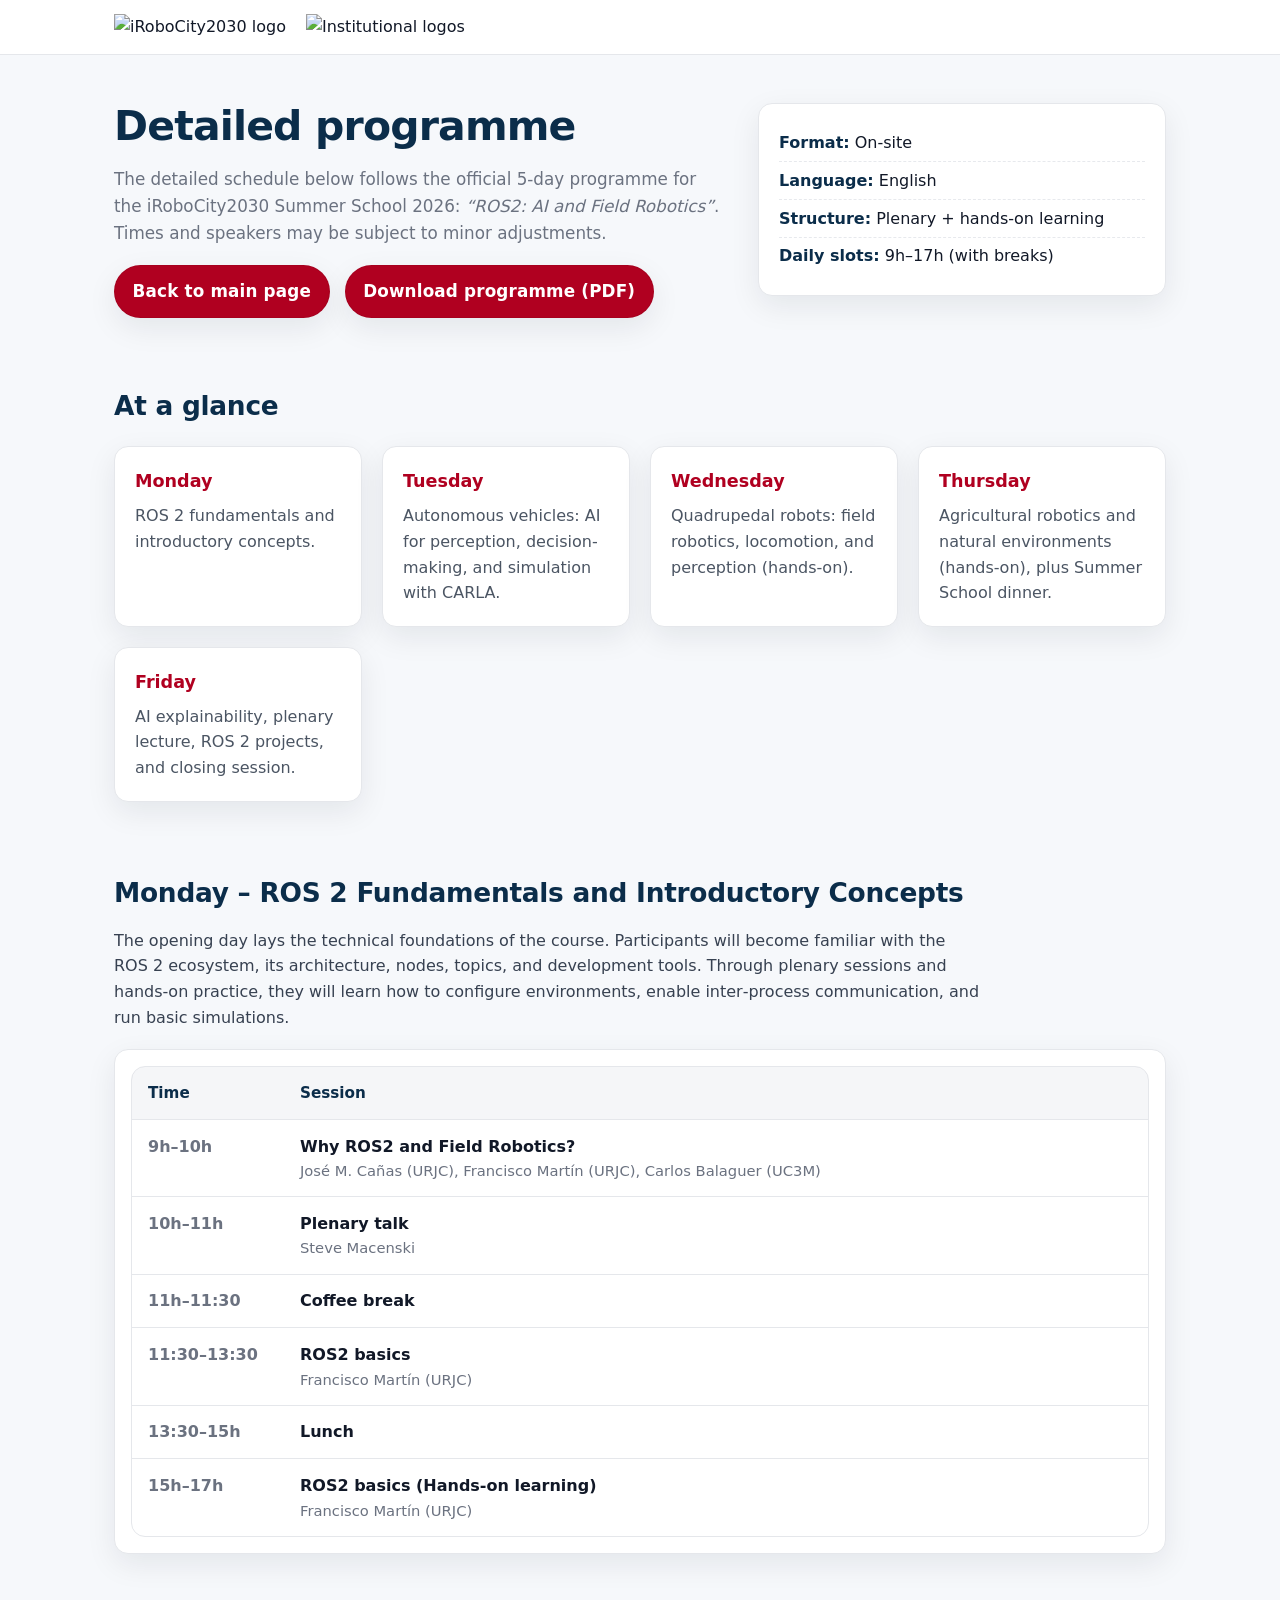
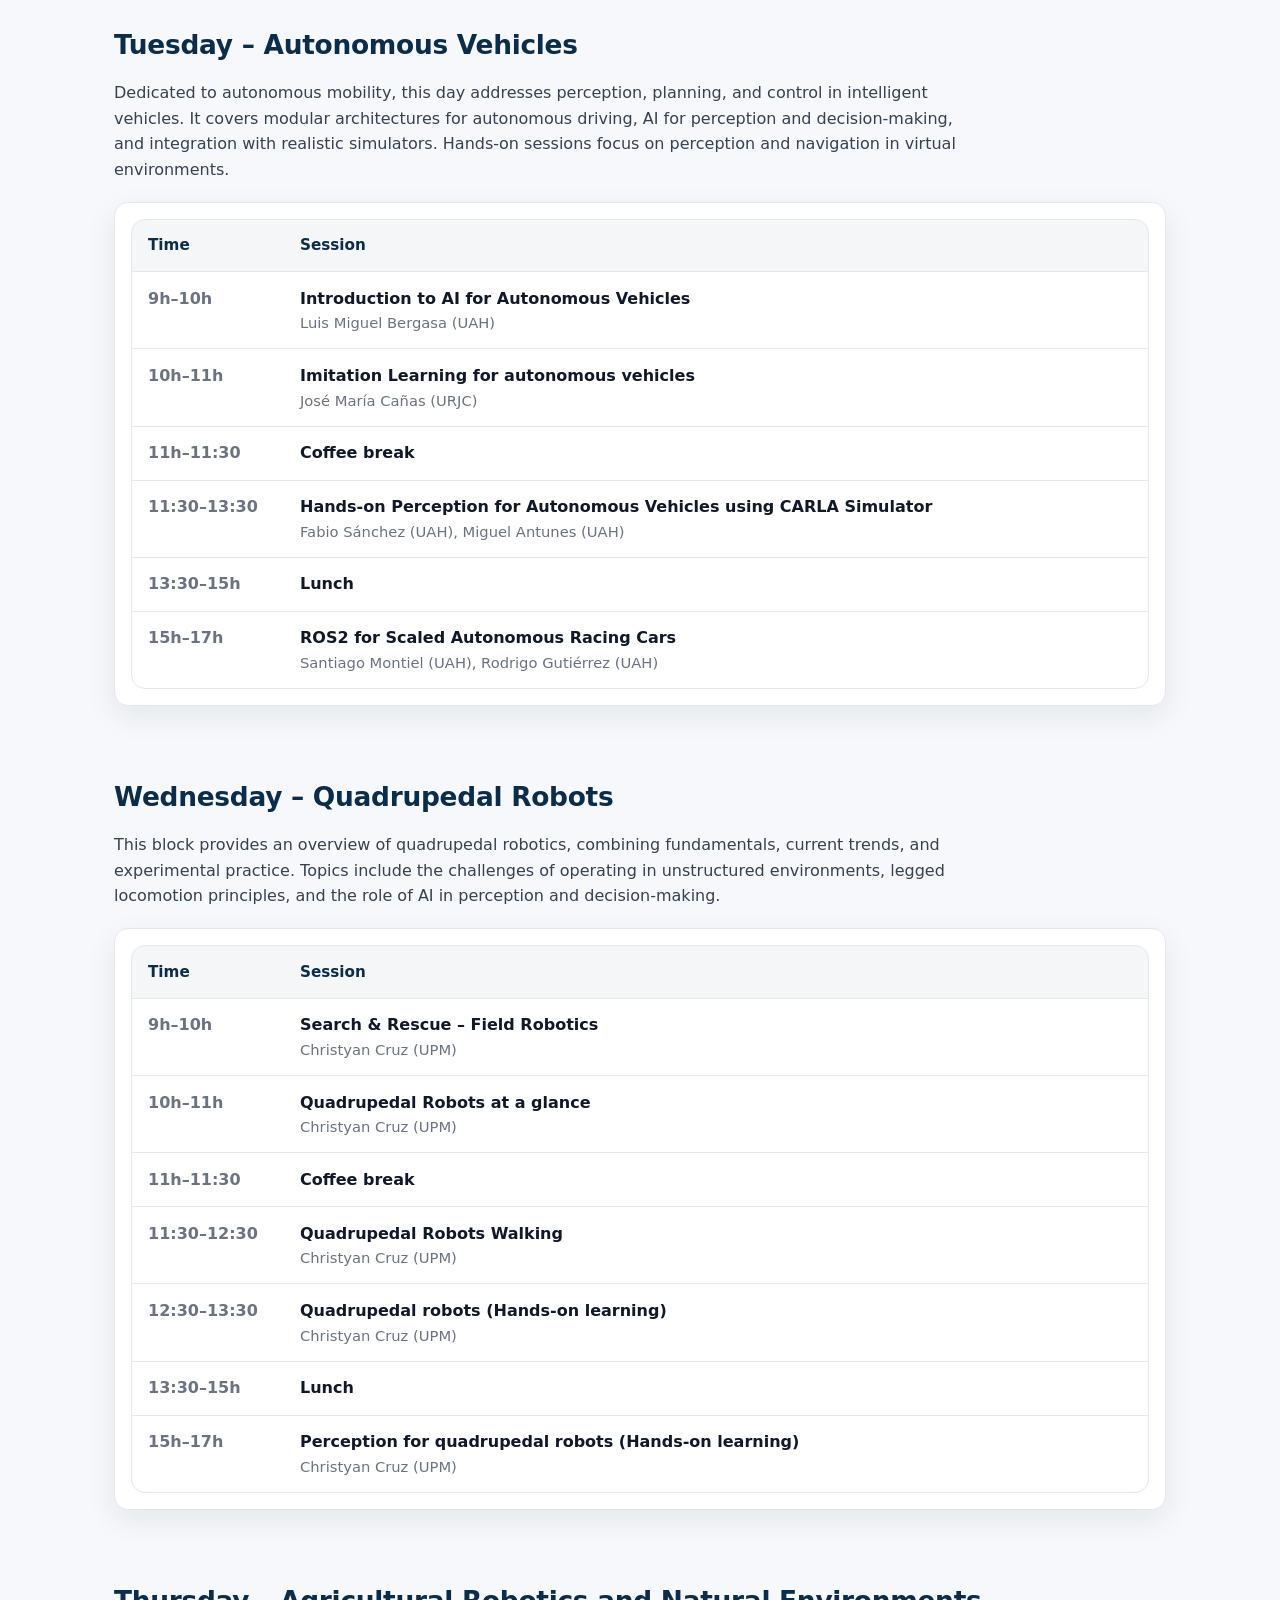
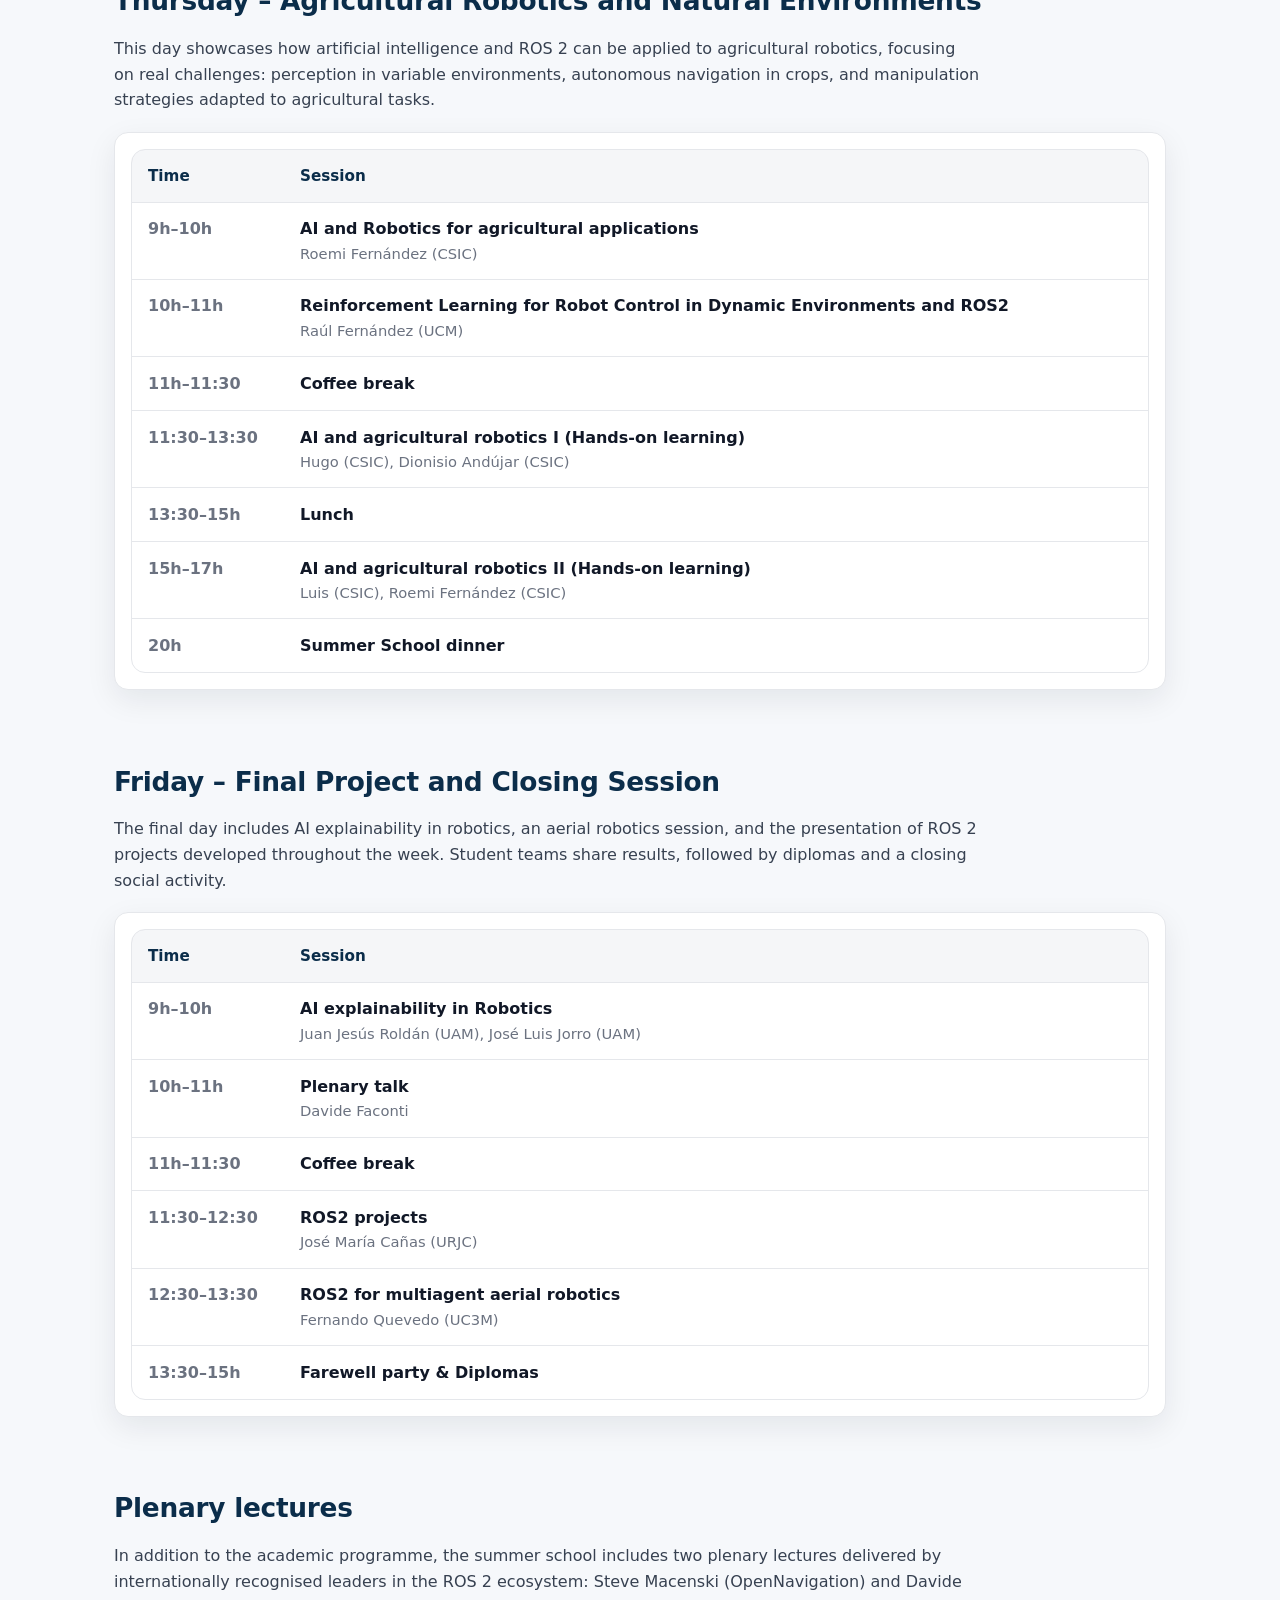
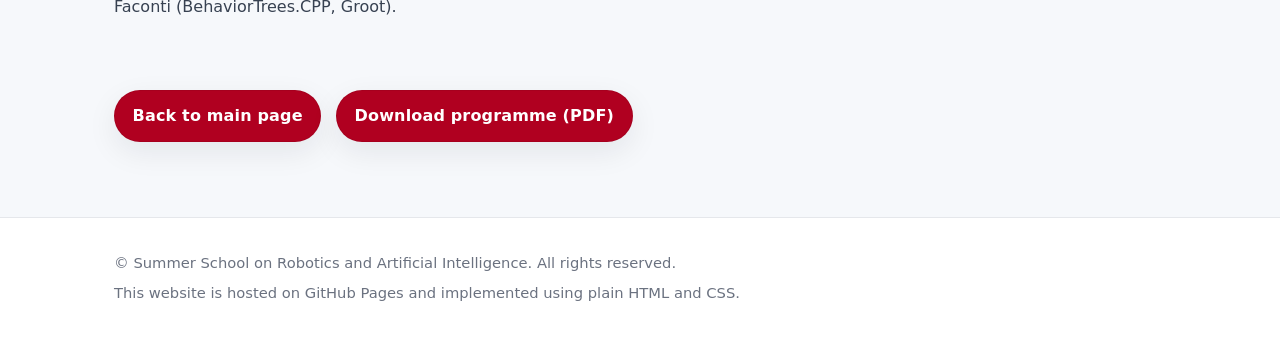
==== detailed_program.html @ 4717f022 "Added detailed program and pdf links Signed-off-by: Francisco Martín Rico <fmrico@gmail.com>" ====
<!DOCTYPE html>
<html lang="en">
<head>
	<meta charset="utf-8" />
	<meta name="viewport" content="width=device-width, initial-scale=1" />
	<title>Detailed programme – Summer School</title>
	<meta name="theme-color" content="#0b2d4a" />
	<link rel="stylesheet" href="styles.css" />
</head>

<body>

<header>
	<div class="header-inner">
		<img src="img/robocity2030.png" alt="iRoboCity2030 logo" />
		<img src="img/logos-header-test2_v3.png" alt="Institutional logos" />
	</div>
</header>

<main>
	<div class="hero">
		<div>
			<h1>Detailed programme</h1>
			<p>
				The detailed schedule below follows the official 5‑day programme for the iRoboCity2030 Summer School 2026: <em>“ROS2: AI and Field Robotics”</em>.
				Times and speakers may be subject to minor adjustments.
			</p>
			<p style="margin-top:1.1rem;">
				<a class="button" href="index.html" style="margin-right:0.6rem;">Back to main page</a>
				<a class="button" href="archives/iRoboCity-SummerSchool-Program.pdf" download>Download programme (PDF)</a>
			</p>
		</div>

		<div class="hero-card">
			<ul>
				<li><strong>Format:</strong> On‑site</li>
				<li><strong>Language:</strong> English</li>
				<li><strong>Structure:</strong> Plenary + hands‑on learning</li>
				<li><strong>Daily slots:</strong> 9h–17h (with breaks)</li>
			</ul>
		</div>
	</div>

	<section>
		<h2>At a glance</h2>
		<div class="grid" aria-label="Programme overview">
			<div class="card">
				<h3>Monday</h3>
				<p>ROS 2 fundamentals and introductory concepts.</p>
			</div>
			<div class="card">
				<h3>Tuesday</h3>
				<p>Autonomous vehicles: AI for perception, decision-making, and simulation with CARLA.</p>
			</div>
			<div class="card">
				<h3>Wednesday</h3>
				<p>Quadrupedal robots: field robotics, locomotion, and perception (hands‑on).</p>
			</div>
			<div class="card">
				<h3>Thursday</h3>
				<p>Agricultural robotics and natural environments (hands‑on), plus Summer School dinner.</p>
			</div>
			<div class="card">
				<h3>Friday</h3>
				<p>AI explainability, plenary lecture, ROS 2 projects, and closing session.</p>
			</div>
		</div>
	</section>

	<section id="monday">
		<h2>Monday – ROS 2 Fundamentals and Introductory Concepts</h2>
		<p>
			The opening day lays the technical foundations of the course. Participants will become familiar with the ROS 2 ecosystem, its architecture, nodes,
			topics, and development tools. Through plenary sessions and hands‑on practice, they will learn how to configure environments, enable inter‑process
			communication, and run basic simulations.
		</p>

		<div class="card" style="margin-top:1.2rem; padding:1rem;">
			<table class="schedule" aria-label="Monday schedule">
				<thead>
					<tr>
						<th scope="col">Time</th>
						<th scope="col">Session</th>
					</tr>
				</thead>
				<tbody>
					<tr>
						<td class="time">9h–10h</td>
						<td>
							<strong>Why ROS2 and Field Robotics?</strong>
							<div class="meta">José M. Cañas (URJC), Francisco Martín (URJC), Carlos Balaguer (UC3M)</div>
						</td>
					</tr>
					<tr>
						<td class="time">10h–11h</td>
						<td>
							<strong>Plenary talk</strong>
							<div class="meta">Steve Macenski</div>
						</td>
					</tr>
					<tr>
						<td class="time">11h–11:30</td>
						<td><strong>Coffee break</strong></td>
					</tr>
					<tr>
						<td class="time">11:30–13:30</td>
						<td>
							<strong>ROS2 basics</strong>
							<div class="meta">Francisco Martín (URJC)</div>
						</td>
					</tr>
					<tr>
						<td class="time">13:30–15h</td>
						<td><strong>Lunch</strong></td>
					</tr>
					<tr>
						<td class="time">15h–17h</td>
						<td>
							<strong>ROS2 basics (Hands‑on learning)</strong>
							<div class="meta">Francisco Martín (URJC)</div>
						</td>
					</tr>
				</tbody>
			</table>
		</div>
	</section>

	<section id="tuesday">
		<h2>Tuesday – Autonomous Vehicles</h2>
		<p>
			Dedicated to autonomous mobility, this day addresses perception, planning, and control in intelligent vehicles. It covers modular architectures
			for autonomous driving, AI for perception and decision‑making, and integration with realistic simulators. Hands‑on sessions focus on perception and
			navigation in virtual environments.
		</p>

		<div class="card" style="margin-top:1.2rem; padding:1rem;">
			<table class="schedule" aria-label="Tuesday schedule">
				<thead>
					<tr>
						<th scope="col">Time</th>
						<th scope="col">Session</th>
					</tr>
				</thead>
				<tbody>
					<tr>
						<td class="time">9h–10h</td>
						<td>
							<strong>Introduction to AI for Autonomous Vehicles</strong>
							<div class="meta">Luis Miguel Bergasa (UAH)</div>
						</td>
					</tr>
					<tr>
						<td class="time">10h–11h</td>
						<td>
							<strong>Imitation Learning for autonomous vehicles</strong>
							<div class="meta">José María Cañas (URJC)</div>
						</td>
					</tr>
					<tr>
						<td class="time">11h–11:30</td>
						<td><strong>Coffee break</strong></td>
					</tr>
					<tr>
						<td class="time">11:30–13:30</td>
						<td>
							<strong>Hands‑on Perception for Autonomous Vehicles using CARLA Simulator</strong>
							<div class="meta">Fabio Sánchez (UAH), Miguel Antunes (UAH)</div>
						</td>
					</tr>
					<tr>
						<td class="time">13:30–15h</td>
						<td><strong>Lunch</strong></td>
					</tr>
					<tr>
						<td class="time">15h–17h</td>
						<td>
							<strong>ROS2 for Scaled Autonomous Racing Cars</strong>
							<div class="meta">Santiago Montiel (UAH), Rodrigo Gutiérrez (UAH)</div>
						</td>
					</tr>
				</tbody>
			</table>
		</div>
	</section>

	<section id="wednesday">
		<h2>Wednesday – Quadrupedal Robots</h2>
		<p>
			This block provides an overview of quadrupedal robotics, combining fundamentals, current trends, and experimental practice. Topics include the
			challenges of operating in unstructured environments, legged locomotion principles, and the role of AI in perception and decision‑making.
		</p>

		<div class="card" style="margin-top:1.2rem; padding:1rem;">
			<table class="schedule" aria-label="Wednesday schedule">
				<thead>
					<tr>
						<th scope="col">Time</th>
						<th scope="col">Session</th>
					</tr>
				</thead>
				<tbody>
					<tr>
						<td class="time">9h–10h</td>
						<td>
							<strong>Search &amp; Rescue – Field Robotics</strong>
							<div class="meta">Christyan Cruz (UPM)</div>
						</td>
					</tr>
					<tr>
						<td class="time">10h–11h</td>
						<td>
							<strong>Quadrupedal Robots at a glance</strong>
							<div class="meta">Christyan Cruz (UPM)</div>
						</td>
					</tr>
					<tr>
						<td class="time">11h–11:30</td>
						<td><strong>Coffee break</strong></td>
					</tr>
					<tr>
						<td class="time">11:30–12:30</td>
						<td>
							<strong>Quadrupedal Robots Walking</strong>
							<div class="meta">Christyan Cruz (UPM)</div>
						</td>
					</tr>
					<tr>
						<td class="time">12:30–13:30</td>
						<td>
							<strong>Quadrupedal robots (Hands‑on learning)</strong>
							<div class="meta">Christyan Cruz (UPM)</div>
						</td>
					</tr>
					<tr>
						<td class="time">13:30–15h</td>
						<td><strong>Lunch</strong></td>
					</tr>
					<tr>
						<td class="time">15h–17h</td>
						<td>
							<strong>Perception for quadrupedal robots (Hands‑on learning)</strong>
							<div class="meta">Christyan Cruz (UPM)</div>
						</td>
					</tr>
				</tbody>
			</table>
		</div>
	</section>

	<section id="thursday">
		<h2>Thursday – Agricultural Robotics and Natural Environments</h2>
		<p>
			This day showcases how artificial intelligence and ROS 2 can be applied to agricultural robotics, focusing on real challenges: perception in variable
			environments, autonomous navigation in crops, and manipulation strategies adapted to agricultural tasks.
		</p>

		<div class="card" style="margin-top:1.2rem; padding:1rem;">
			<table class="schedule" aria-label="Thursday schedule">
				<thead>
					<tr>
						<th scope="col">Time</th>
						<th scope="col">Session</th>
					</tr>
				</thead>
				<tbody>
					<tr>
						<td class="time">9h–10h</td>
						<td>
							<strong>AI and Robotics for agricultural applications</strong>
							<div class="meta">Roemi Fernández (CSIC)</div>
						</td>
					</tr>
					<tr>
						<td class="time">10h–11h</td>
						<td>
							<strong>Reinforcement Learning for Robot Control in Dynamic Environments and ROS2</strong>
							<div class="meta">Raúl Fernández (UCM)</div>
						</td>
					</tr>
					<tr>
						<td class="time">11h–11:30</td>
						<td><strong>Coffee break</strong></td>
					</tr>
					<tr>
						<td class="time">11:30–13:30</td>
						<td>
							<strong>AI and agricultural robotics I (Hands‑on learning)</strong>
							<div class="meta">Hugo (CSIC), Dionisio Andújar (CSIC)</div>
						</td>
					</tr>
					<tr>
						<td class="time">13:30–15h</td>
						<td><strong>Lunch</strong></td>
					</tr>
					<tr>
						<td class="time">15h–17h</td>
						<td>
							<strong>AI and agricultural robotics II (Hands‑on learning)</strong>
							<div class="meta">Luis (CSIC), Roemi Fernández (CSIC)</div>
						</td>
					</tr>
					<tr>
						<td class="time">20h</td>
						<td><strong>Summer School dinner</strong></td>
					</tr>
				</tbody>
			</table>
		</div>
	</section>

	<section id="friday">
		<h2>Friday – Final Project and Closing Session</h2>
		<p>
			The final day includes AI explainability in robotics, an aerial robotics session, and the presentation of ROS 2 projects developed throughout the week.
			Student teams share results, followed by diplomas and a closing social activity.
		</p>

		<div class="card" style="margin-top:1.2rem; padding:1rem;">
			<table class="schedule" aria-label="Friday schedule">
				<thead>
					<tr>
						<th scope="col">Time</th>
						<th scope="col">Session</th>
					</tr>
				</thead>
				<tbody>
					<tr>
						<td class="time">9h–10h</td>
						<td>
							<strong>AI explainability in Robotics</strong>
							<div class="meta">Juan Jesús Roldán (UAM), José Luis Jorro (UAM)</div>
						</td>
					</tr>
					<tr>
						<td class="time">10h–11h</td>
						<td>
							<strong>Plenary talk</strong>
							<div class="meta">Davide Faconti</div>
						</td>
					</tr>
					<tr>
						<td class="time">11h–11:30</td>
						<td><strong>Coffee break</strong></td>
					</tr>
					<tr>
						<td class="time">11:30–12:30</td>
						<td>
							<strong>ROS2 projects</strong>
							<div class="meta">José María Cañas (URJC)</div>
						</td>
					</tr>
					<tr>
						<td class="time">12:30–13:30</td>
						<td>
							<strong>ROS2 for multiagent aerial robotics</strong>
							<div class="meta">Fernando Quevedo (UC3M)</div>
						</td>
					</tr>
					<tr>
						<td class="time">13:30–15h</td>
						<td><strong>Farewell party &amp; Diplomas</strong></td>
					</tr>
				</tbody>
			</table>
		</div>
	</section>

	<section>
		<h2>Plenary lectures</h2>
		<p>
			In addition to the academic programme, the summer school includes two plenary lectures delivered by internationally recognised leaders in the ROS 2 ecosystem:
			Steve Macenski (OpenNavigation) and Davide Faconti (BehaviorTrees.CPP, Groot).
		</p>
	</section>

	<section>
		<p>
			<a class="button" href="index.html" style="margin-right:0.6rem;">Back to main page</a>
			<a class="button" href="archives/iRoboCity-SummerSchool-Program.pdf" download>Download programme (PDF)</a>
		</p>
	</section>

</main>

<footer>
	<div class="footer-inner">
		<p>
			© Summer School on Robotics and Artificial Intelligence. All rights reserved.
		</p>
		<p>
			This website is hosted on GitHub Pages and implemented using plain HTML and CSS.
		</p>
	</div>
</footer>

</body>
</html>
---- styles.css ----
:root {
  --primary: #0b2d4a;   /* navy */
  --secondary: #b00020; /* institutional red accent */
  --bg: #f6f8fb;
  --text: #111827;
  --muted: #6b7280;
  --card: #ffffff;
  --border: #e5e7eb;
  --shadow: 0 10px 30px rgba(17, 24, 39, 0.08);
  --radius: 14px;
  --maxw: 1100px;
}

* { box-sizing: border-box; }

html, body { height: 100%; }

body {
  margin: 0;
  font-family: ui-sans-serif, system-ui, -apple-system, "Segoe UI", Roboto, Helvetica, Arial,
               "Apple Color Emoji", "Segoe UI Emoji";
  color: var(--text);
  background: var(--bg);
  line-height: 1.6;
}

a { color: var(--primary); text-decoration: none; }
a:hover { text-decoration: underline; }

.button {
  display: inline-flex;
  align-items: center;
  justify-content: center;
  gap: 0.5rem;
  padding: 0.75rem 1.1rem;
  border-radius: 999px;
  background: var(--secondary);
  color: #ffffff;
  font-weight: 700;
  letter-spacing: 0.01em;
  border: 1px solid rgba(0, 0, 0, 0.06);
  box-shadow: var(--shadow);
}

.button:hover {
  text-decoration: none;
  filter: brightness(0.95);
}

.button:focus-visible {
  outline: 3px solid rgba(176, 0, 32, 0.35);
  outline-offset: 3px;
}

header {
  background: #ffffff;
  border-bottom: 1px solid var(--border);
}

.header-inner {
  max-width: var(--maxw);
  margin: 0 auto;
  padding: 0.9rem 1.5rem;
  display: flex;
  align-items: center;
  gap: 1.25rem;
}

.header-inner img {
  max-height: 72px;
  width: auto;
  display: block;
}

main {
  max-width: var(--maxw);
  margin: 0 auto;
}

.hero {
  padding: 3rem 1.5rem 2rem 1.5rem;
  display: grid;
  grid-template-columns: 1.2fr 0.8fr;
  gap: 2rem;
  align-items: start;
}

.hero h1 {
  font-size: clamp(2.0rem, 3.2vw, 2.6rem);
  line-height: 1.15;
  margin: 0 0 1rem 0;
  color: var(--primary);
  letter-spacing: -0.02em;
}

.hero p {
  margin: 0;
  font-size: 1.05rem;
  color: var(--muted);
  max-width: 60ch;
}

.hero-card {
  background: var(--card);
  border: 1px solid var(--border);
  border-radius: var(--radius);
  padding: 1.25rem 1.25rem;
  box-shadow: var(--shadow);
}

.hero-card ul {
  list-style: none;
  padding: 0;
  margin: 0;
}

.hero-card li {
  padding: 0.35rem 0;
  border-bottom: 1px dashed rgba(229, 231, 235, 0.9);
}

.hero-card li:last-child { border-bottom: none; }

.hero-card strong { color: var(--primary); }

section {
  padding: 2.2rem 1.5rem;
}

section h2 {
  font-size: 1.65rem;
  margin: 0 0 0.85rem 0;
  color: var(--primary);
  letter-spacing: -0.01em;
}

section p {
  margin: 0;
  color: #374151;
  max-width: 85ch;
}

.grid {
  margin-top: 1.2rem;
  display: grid;
  grid-template-columns: repeat(auto-fit, minmax(240px, 1fr));
  gap: 1.25rem;
}

.card {
  background: var(--card);
  border: 1px solid var(--border);
  border-radius: var(--radius);
  padding: 1.25rem;
  box-shadow: var(--shadow);
}

.card h3 {
  margin: 0 0 0.5rem 0;
  color: var(--secondary);
  font-size: 1.1rem;
}

.card p {
  margin: 0;
  color: #4b5563;
}

.schedule {
  width: 100%;
  border-collapse: separate;
  border-spacing: 0;
  overflow: hidden;
  border: 1px solid var(--border);
  border-radius: var(--radius);
  background: var(--card);
}

.schedule th,
.schedule td {
  padding: 0.85rem 1rem;
  vertical-align: top;
  border-bottom: 1px solid var(--border);
}

.schedule tr:last-child td {
  border-bottom: none;
}

.schedule th {
  text-align: left;
  font-size: 0.95rem;
  color: var(--primary);
  background: rgba(11, 45, 74, 0.04);
}

.schedule td.time {
  width: 9.5rem;
  white-space: nowrap;
  color: var(--muted);
  font-weight: 600;
}

.schedule .meta {
  color: var(--muted);
  font-size: 0.92rem;
}

footer {
  background: #ffffff;
  border-top: 1px solid var(--border);
  margin-top: 2.5rem;
}

.footer-inner {
  max-width: var(--maxw);
  margin: 0 auto;
  padding: 1.75rem 1.5rem;
  font-size: 0.92rem;
  color: var(--muted);
}

.footer-inner p { margin: 0.35rem 0; }

@media (max-width: 900px) {
  .hero { grid-template-columns: 1fr; }
  .header-inner { flex-wrap: wrap; }
  .header-inner img { max-height: 60px; }
}

.instructors-grid {
  grid-template-columns: repeat(auto-fit, minmax(210px, 1fr));
}

.instructor-card {
  padding: 1rem;
}

.instructor-photo {
  width: 100%;
  max-height: 180px;
  object-fit: cover;
  border-radius: 12px;
  margin-bottom: 0.6rem;
  display: block;
}

.instructor-name {
  margin: 0 0 0.25rem 0;
  font-size: 1.05rem;
}

.instructor-affiliation {
  margin: 0 0 0.4rem 0;
  color: var(--muted);
  font-size: 0.95rem;
}

.instructor-desc {
  margin: 0;
  font-size: 0.95rem;
}
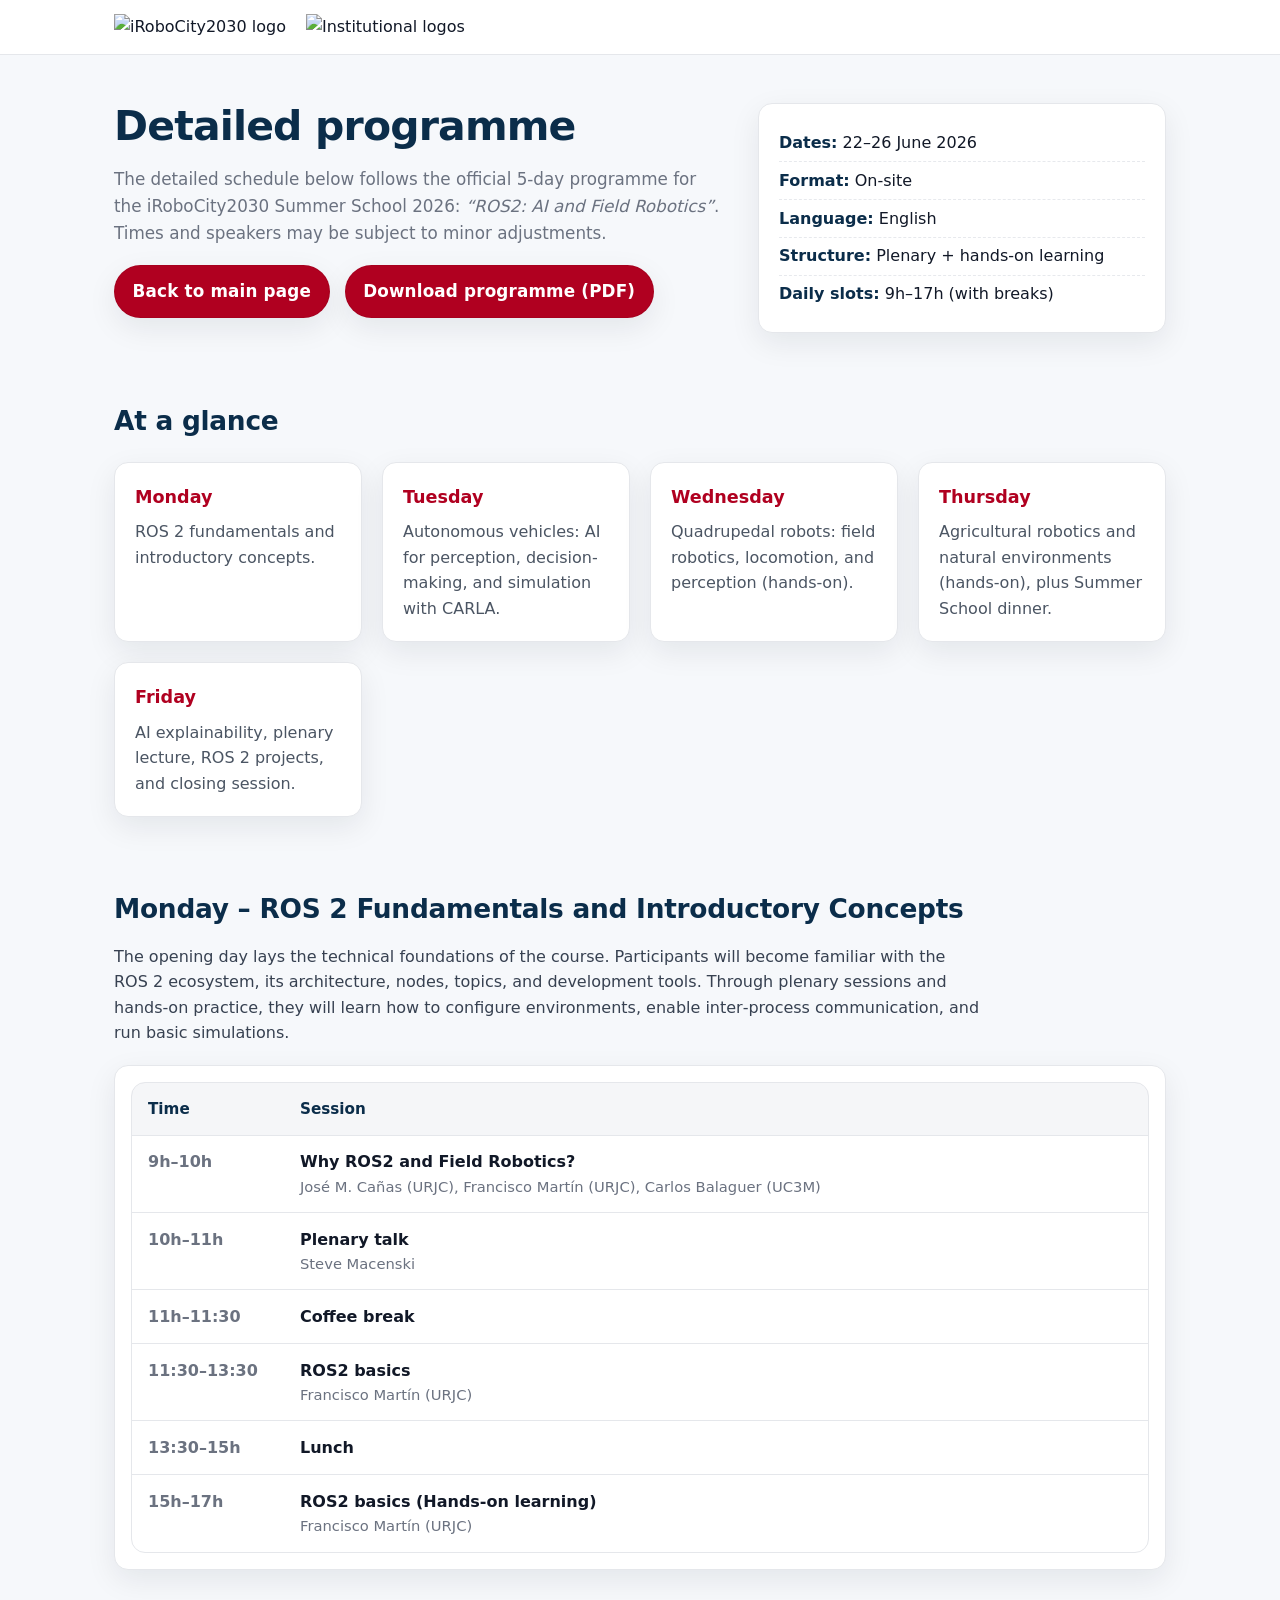
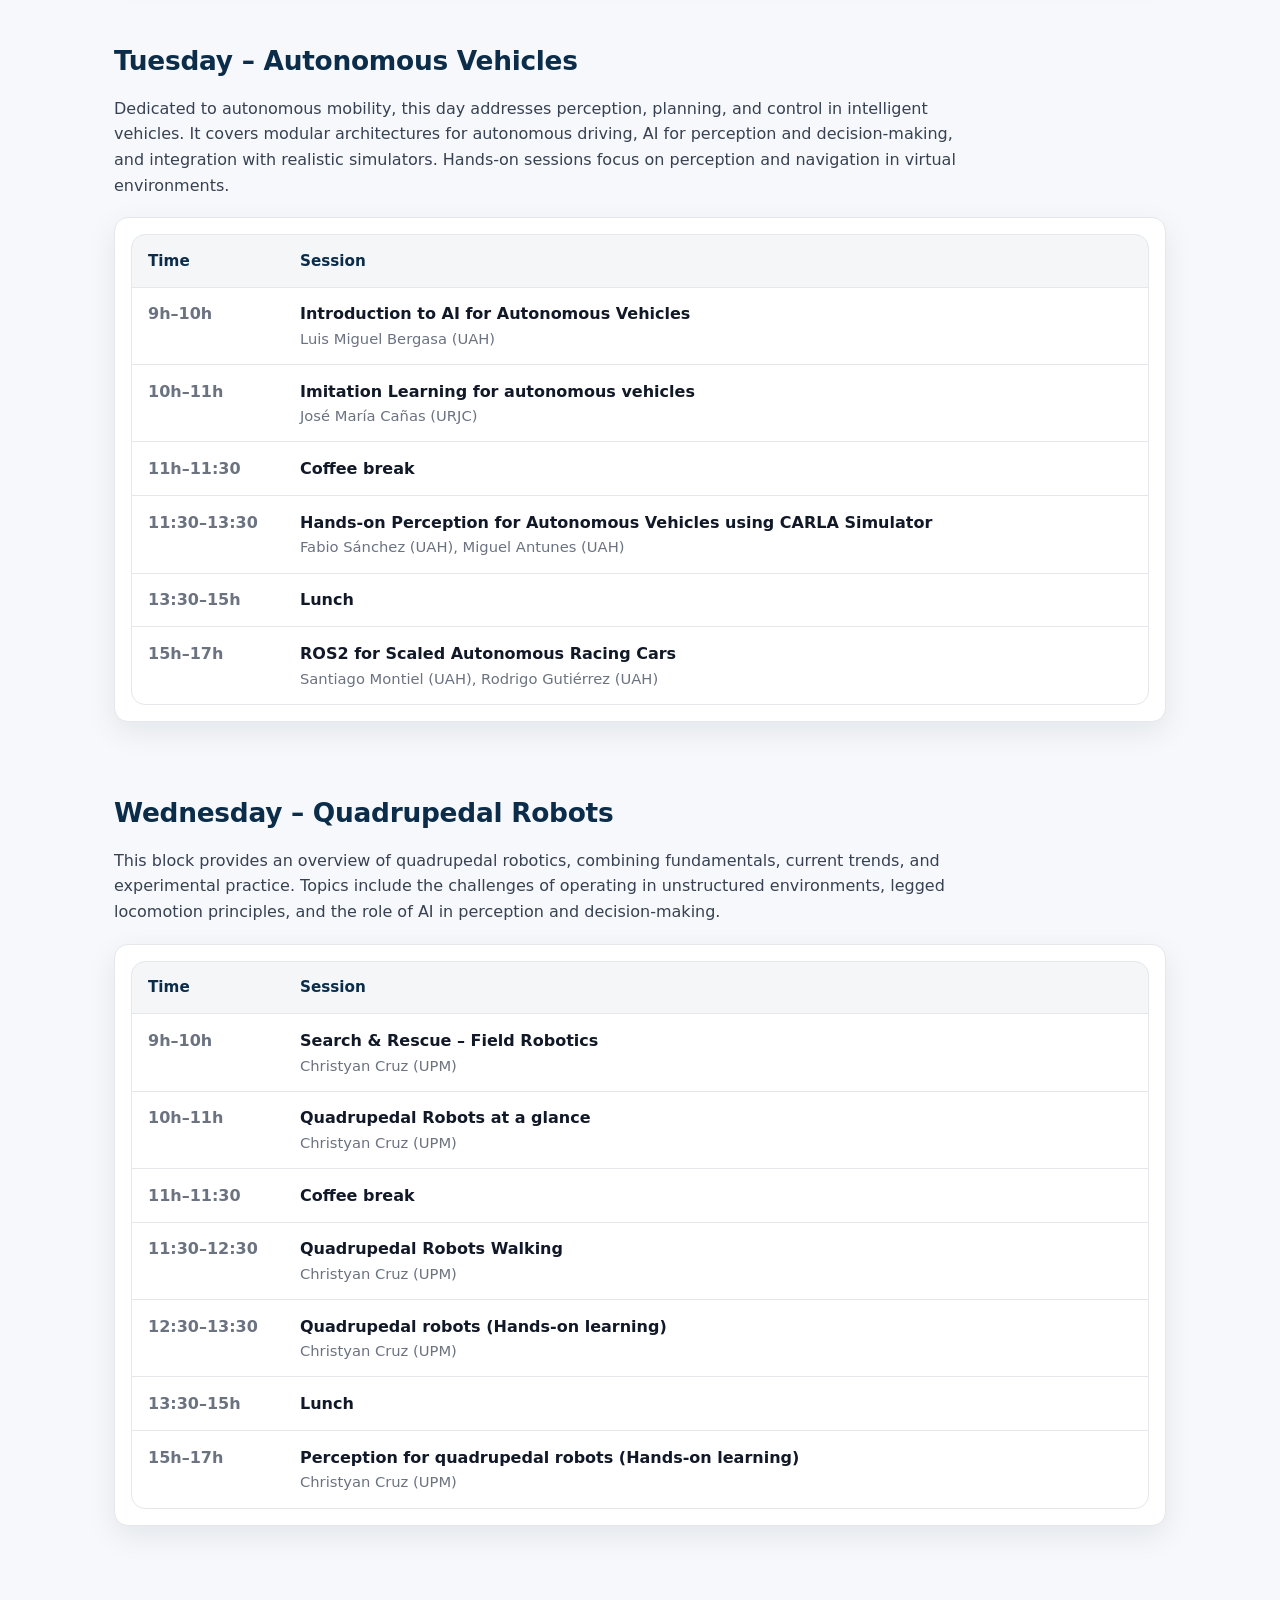
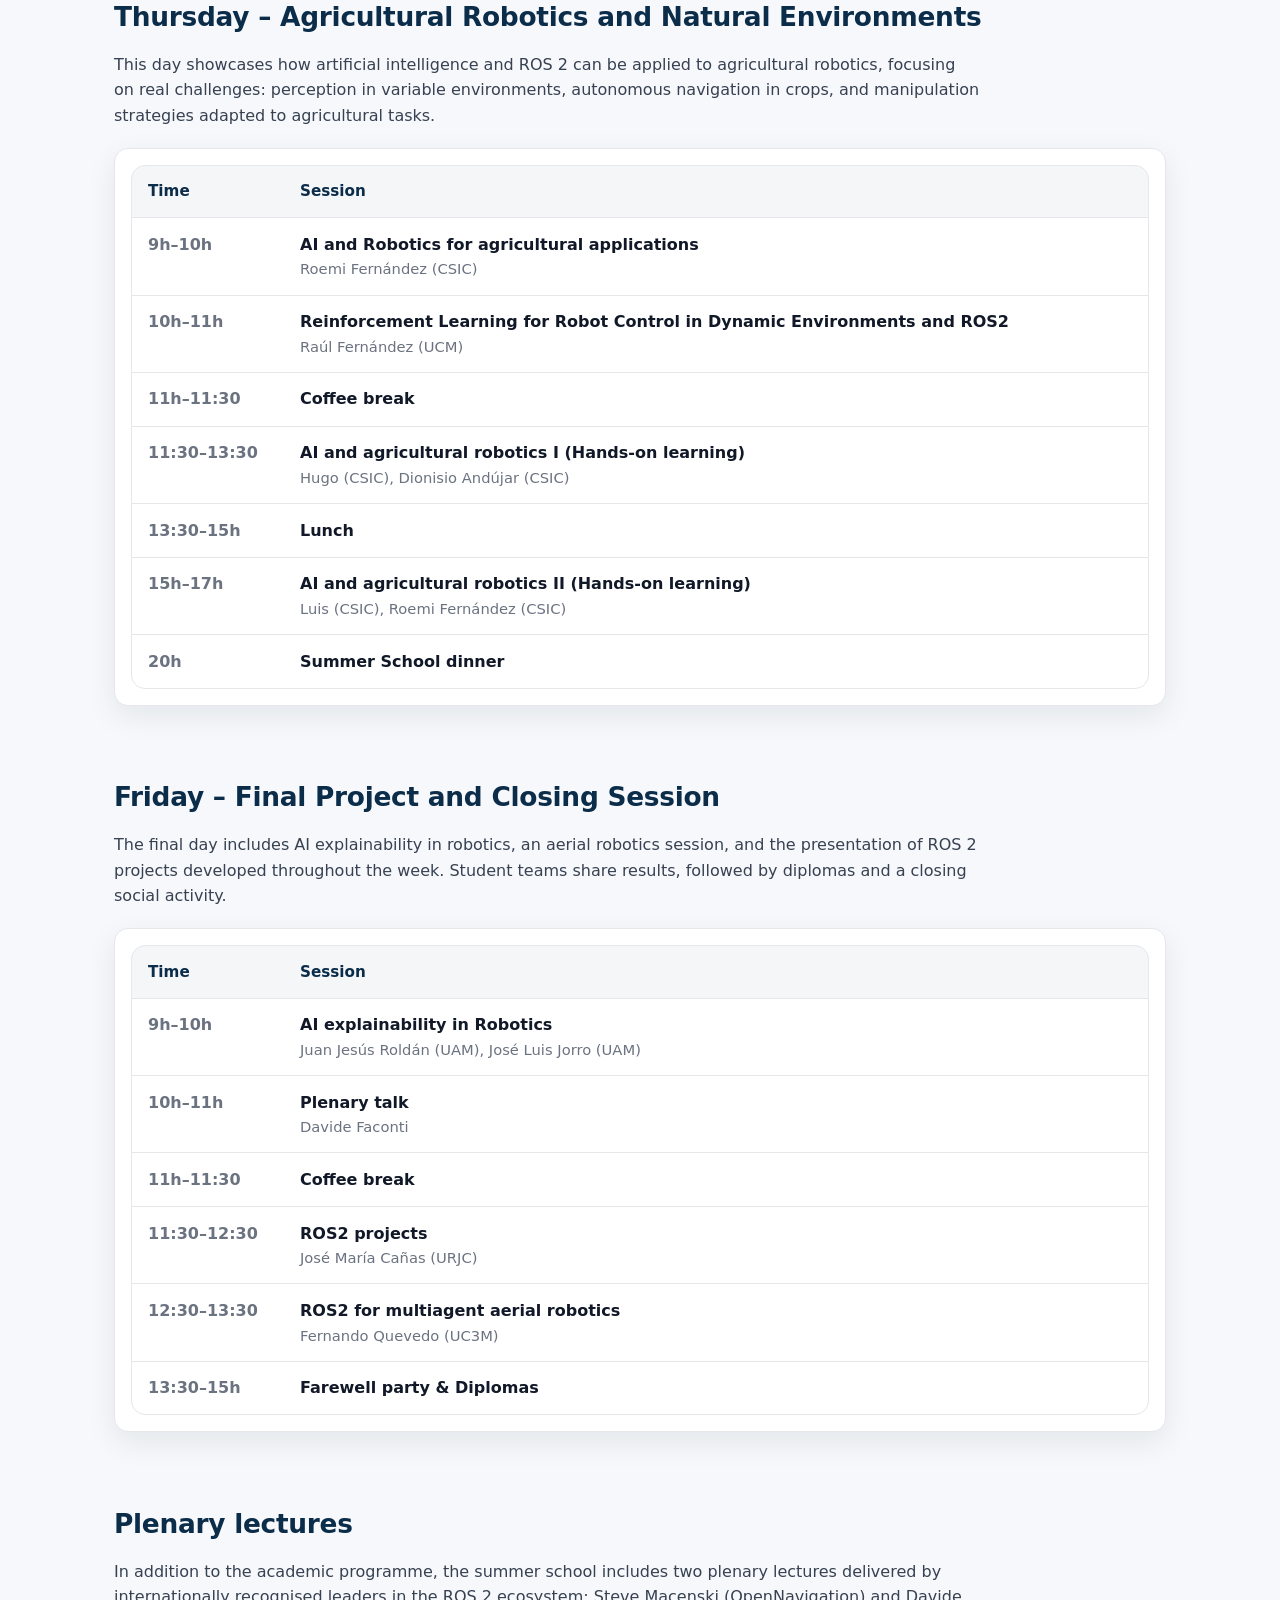
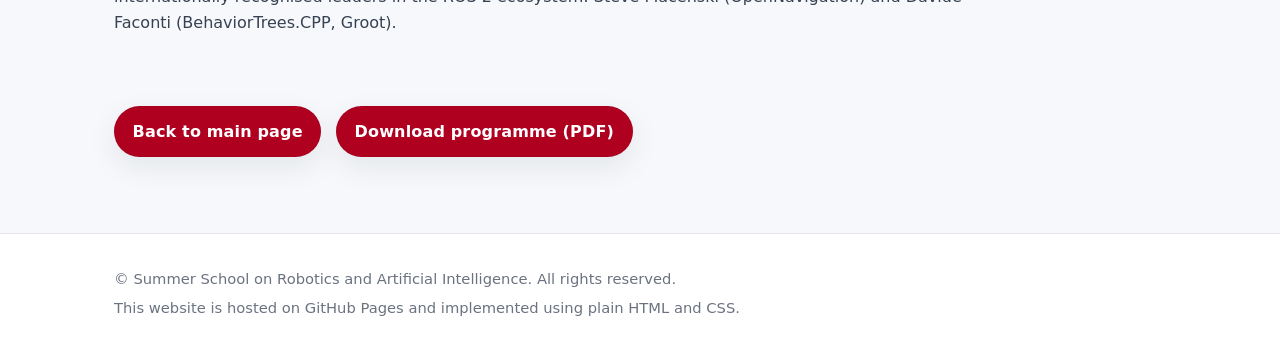
==== commit f2901fdb: "Images, final dates and registry Signed-off-by: Francisco Martín Rico <fmrico@gmail.com>" ====
--- a/detailed_program.html
+++ b/detailed_program.html
@@ -33,6 +33,7 @@
 
 		<div class="hero-card">
 			<ul>
+				<li><strong>Dates:</strong> 22–26 June 2026</li>
 				<li><strong>Format:</strong> On‑site</li>
 				<li><strong>Language:</strong> English</li>
 				<li><strong>Structure:</strong> Plenary + hands‑on learning</li>
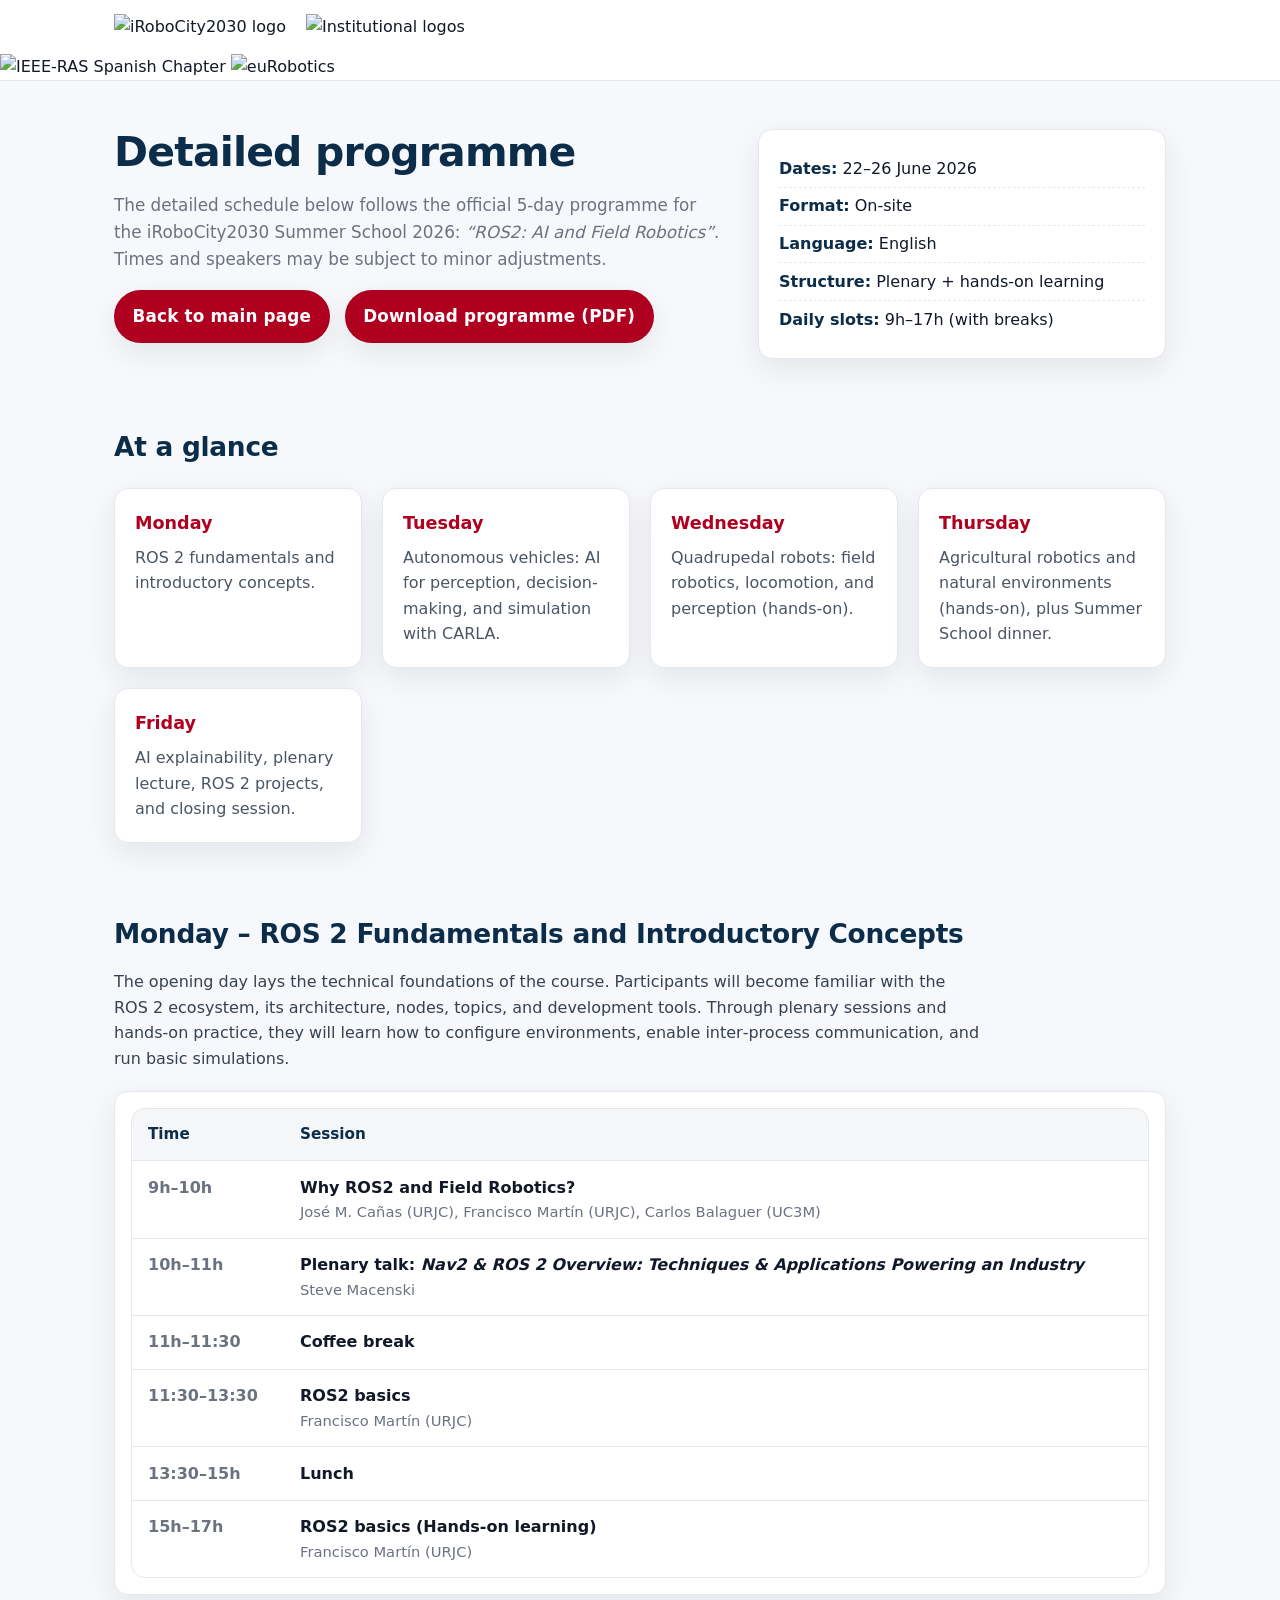
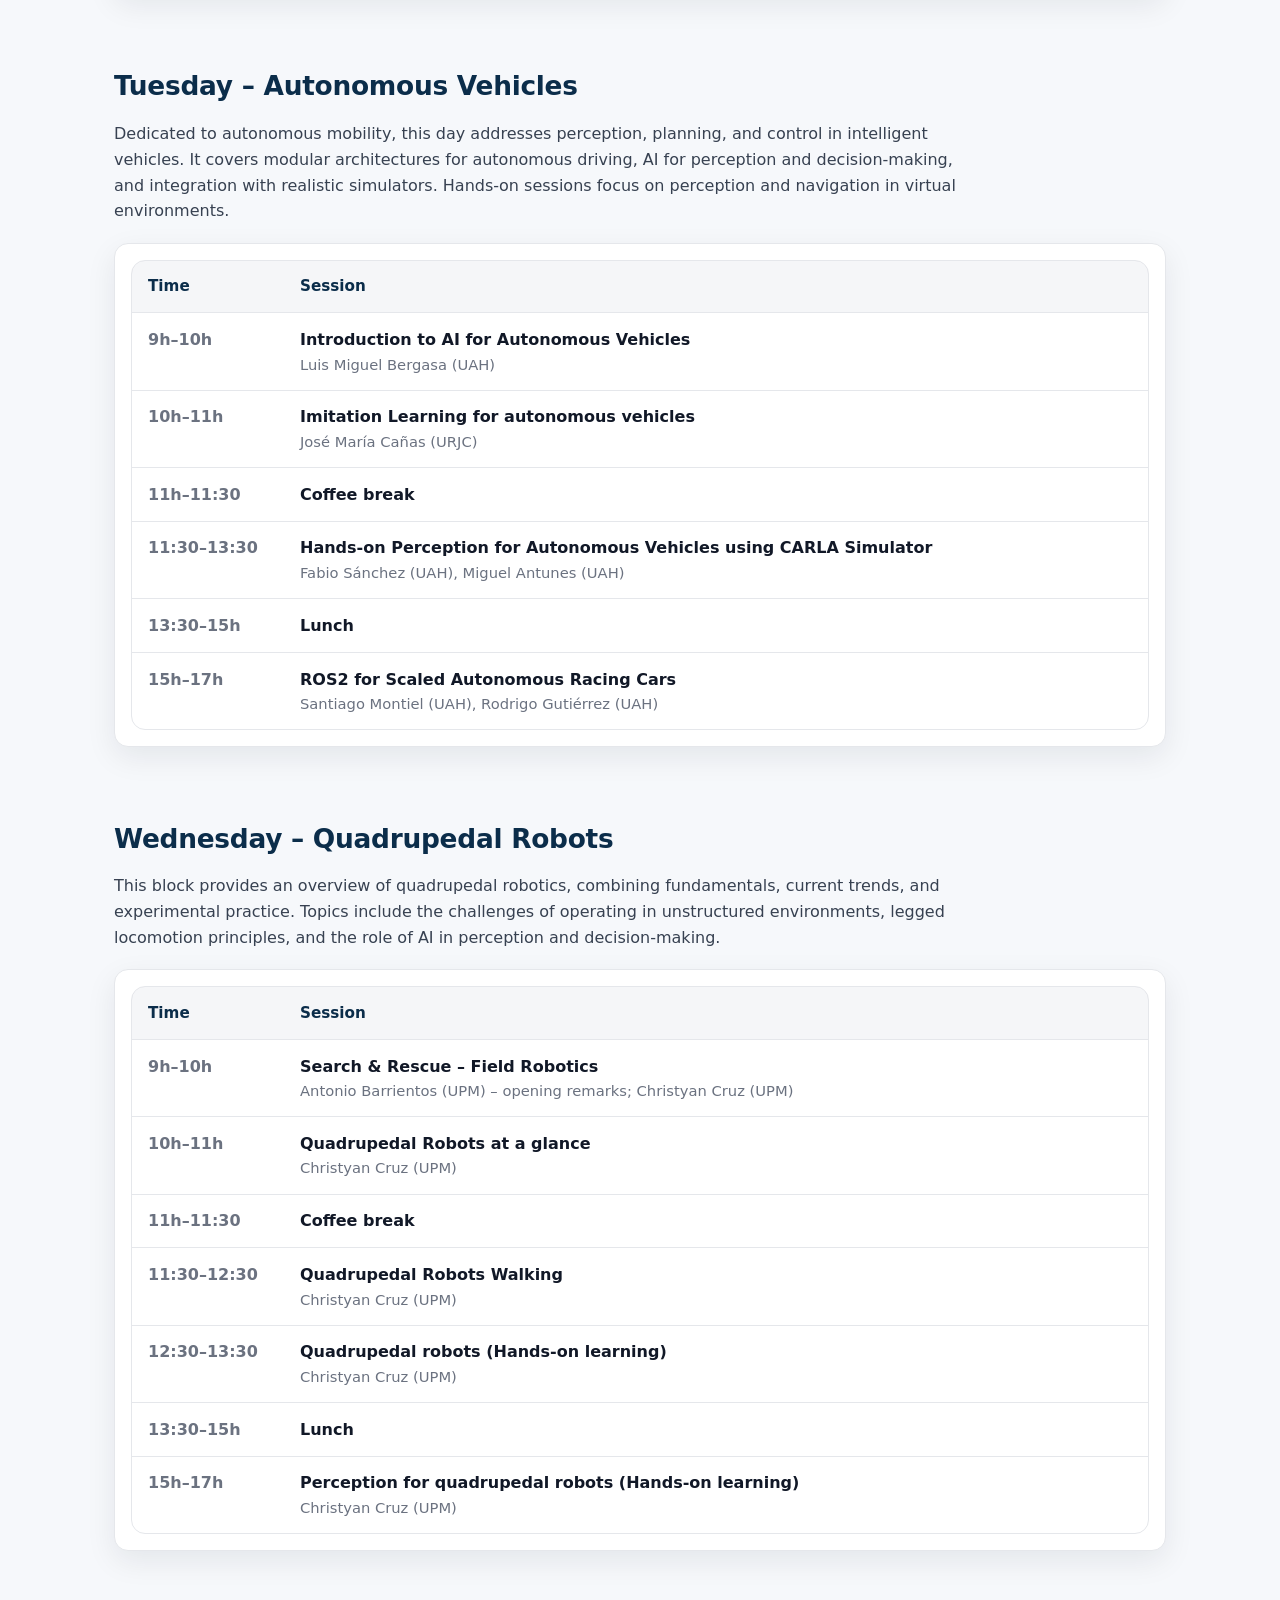
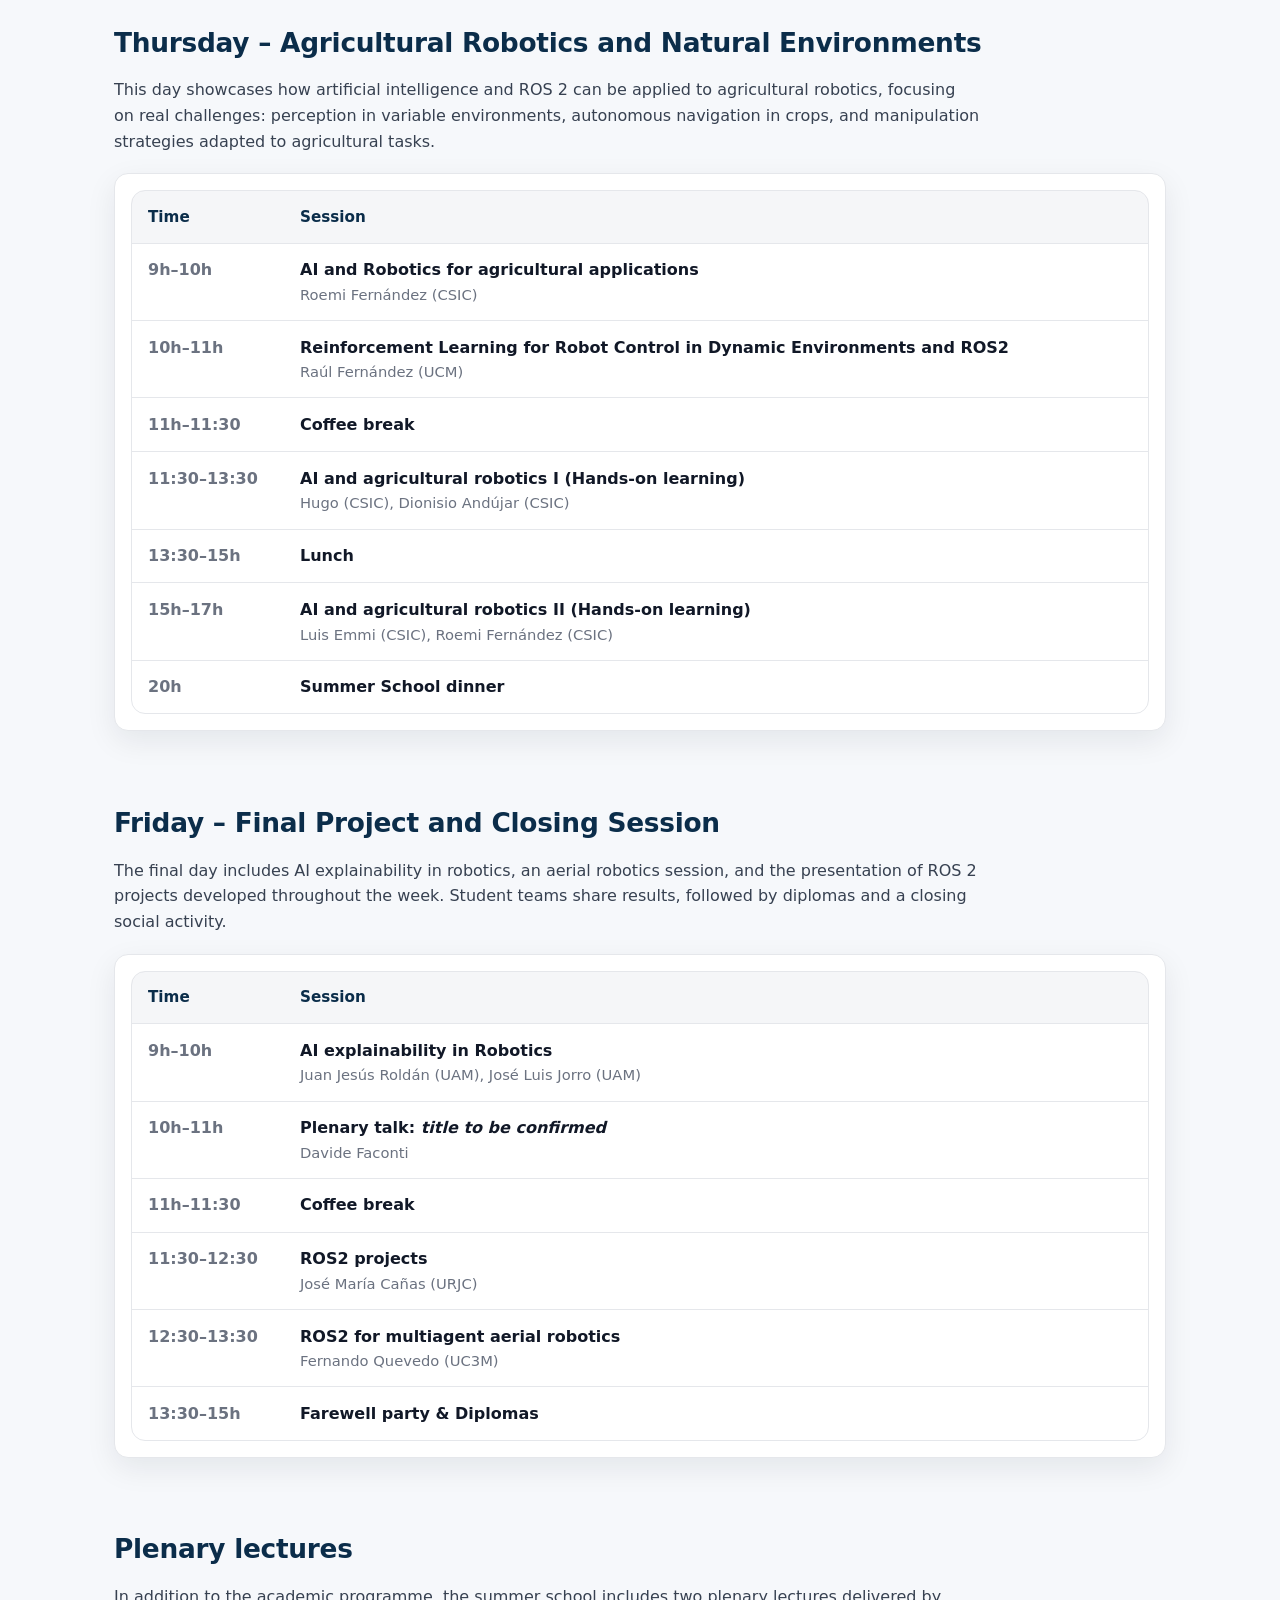
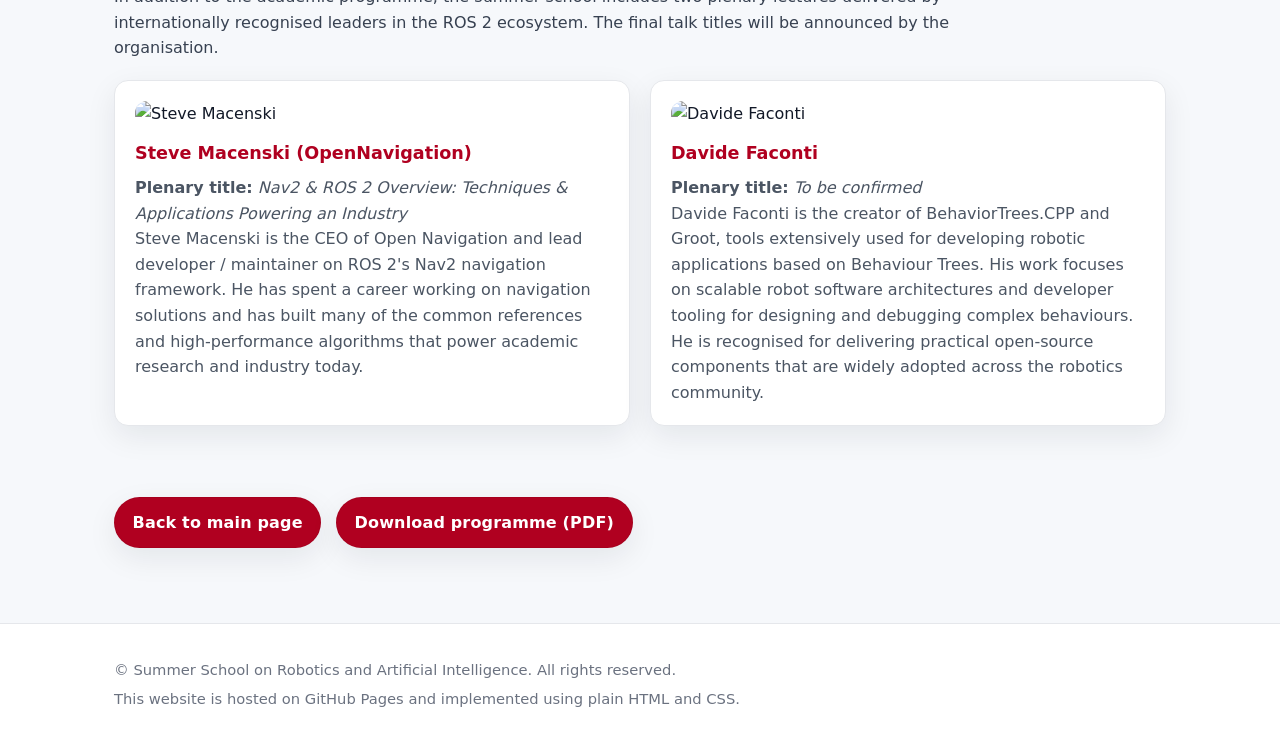
==== commit dae5330d: "Update Steve bio Signed-off-by: Francisco Martín Rico <fmrico@gmail.com>" ====
--- a/detailed_program.html
+++ b/detailed_program.html
@@ -4,6 +4,22 @@
 	<meta charset="utf-8" />
 	<meta name="viewport" content="width=device-width, initial-scale=1" />
 	<title>Detailed programme – Summer School</title>
+	<meta name="description" content="Detailed programme for the iRoboCity2030 Summer School 2026 (22–26 June 2026): daily schedule, sessions and speakers." />
+	<meta name="robots" content="index, follow" />
+
+	<!-- SEO / Social sharing -->
+	<link rel="canonical" href="https://www.robocity2030.org/RoboCity_ROS2_Summer_School_2026/detailed_program.html" />
+	<meta property="og:type" content="website" />
+	<meta property="og:locale" content="en_US" />
+	<meta property="og:title" content="Detailed programme – iRoboCity2030 Summer School 2026" />
+	<meta property="og:description" content="Daily schedule for 22–26 June 2026: ROS 2 fundamentals, autonomous vehicles, quadrupeds, agricultural robotics and closing projects." />
+	<meta property="og:url" content="https://www.robocity2030.org/RoboCity_ROS2_Summer_School_2026/detailed_program.html" />
+	<meta property="og:image" content="https://www.robocity2030.org/RoboCity_ROS2_Summer_School_2026/img/robocity2030.png" />
+
+	<meta name="twitter:card" content="summary" />
+	<meta name="twitter:title" content="Detailed programme – iRoboCity2030 Summer School 2026" />
+	<meta name="twitter:description" content="Daily schedule and sessions for 22–26 June 2026." />
+	<meta name="twitter:image" content="https://www.robocity2030.org/RoboCity_ROS2_Summer_School_2026/img/robocity2030.png" />
 	<meta name="theme-color" content="#0b2d4a" />
 	<link rel="stylesheet" href="styles.css" />
 </head>
@@ -14,6 +30,10 @@
 	<div class="header-inner">
 		<img src="img/robocity2030.png" alt="iRoboCity2030 logo" />
 		<img src="img/logos-header-test2_v3.png" alt="Institutional logos" />
+	</div>
+	<div class="header-partners" aria-label="Partner logos">
+		<img src="img/logo-web-spanish-chapter.png" alt="IEEE-RAS Spanish Chapter" />
+		<img src="img/euRobotics_logo.png" alt="euRobotics" />
 	</div>
 </header>
 
@@ -95,7 +115,7 @@
 					<tr>
 						<td class="time">10h–11h</td>
 						<td>
-							<strong>Plenary talk</strong>
+							<strong>Plenary talk: <em>Nav2 &amp; ROS 2 Overview: Techniques &amp; Applications Powering an Industry</em></strong>
 							<div class="meta">Steve Macenski</div>
 						</td>
 					</tr>
@@ -204,7 +224,7 @@
 						<td class="time">9h–10h</td>
 						<td>
 							<strong>Search &amp; Rescue – Field Robotics</strong>
-							<div class="meta">Christyan Cruz (UPM)</div>
+							<div class="meta">Antonio Barrientos (UPM) – opening remarks; Christyan Cruz (UPM)</div>
 						</td>
 					</tr>
 					<tr>
@@ -297,7 +317,7 @@
 						<td class="time">15h–17h</td>
 						<td>
 							<strong>AI and agricultural robotics II (Hands‑on learning)</strong>
-							<div class="meta">Luis (CSIC), Roemi Fernández (CSIC)</div>
+							<div class="meta">Luis Emmi (CSIC), Roemi Fernández (CSIC)</div>
 						</td>
 					</tr>
 					<tr>
@@ -335,7 +355,7 @@
 					<tr>
 						<td class="time">10h–11h</td>
 						<td>
-							<strong>Plenary talk</strong>
+							<strong>Plenary talk: <em>title to be confirmed</em></strong>
 							<div class="meta">Davide Faconti</div>
 						</td>
 					</tr>
@@ -369,9 +389,31 @@
 	<section>
 		<h2>Plenary lectures</h2>
 		<p>
-			In addition to the academic programme, the summer school includes two plenary lectures delivered by internationally recognised leaders in the ROS 2 ecosystem:
-			Steve Macenski (OpenNavigation) and Davide Faconti (BehaviorTrees.CPP, Groot).
-		</p>
+			In addition to the academic programme, the summer school includes two plenary lectures delivered by internationally recognised leaders in the ROS 2 ecosystem.
+			The final talk titles will be announced by the organisation.
+		</p>
+
+		<div class="grid" aria-label="Plenary speakers">
+			<div class="card">
+				<img src="img/steve_macenski.webp" alt="Steve Macenski" style="width:100%; max-height:260px; object-fit:cover; border-radius:12px; margin-bottom:0.75rem;" />
+				<h3>Steve Macenski (OpenNavigation)</h3>
+				<p>
+					<strong>Plenary title:</strong> <em>Nav2 &amp; ROS 2 Overview: Techniques &amp; Applications Powering an Industry</em><br />
+					Steve Macenski is the CEO of Open Navigation and lead developer / maintainer on ROS 2's Nav2 navigation framework. He has spent a career working on navigation solutions and has built many of the common references and high-performance algorithms that power academic research and industry today.
+				</p>
+			</div>
+
+			<div class="card">
+				<img src="img/davide_faconti.jpeg" alt="Davide Faconti" style="width:100%; max-height:260px; object-fit:cover; border-radius:12px; margin-bottom:0.75rem;" />
+				<h3>Davide Faconti</h3>
+				<p>
+					<strong>Plenary title:</strong> <em>To be confirmed</em><br />
+					Davide Faconti is the creator of BehaviorTrees.CPP and Groot, tools extensively used for developing robotic applications based on Behaviour Trees.
+					His work focuses on scalable robot software architectures and developer tooling for designing and debugging complex behaviours.
+					He is recognised for delivering practical open-source components that are widely adopted across the robotics community.
+				</p>
+			</div>
+		</div>
 	</section>
 
 	<section>
